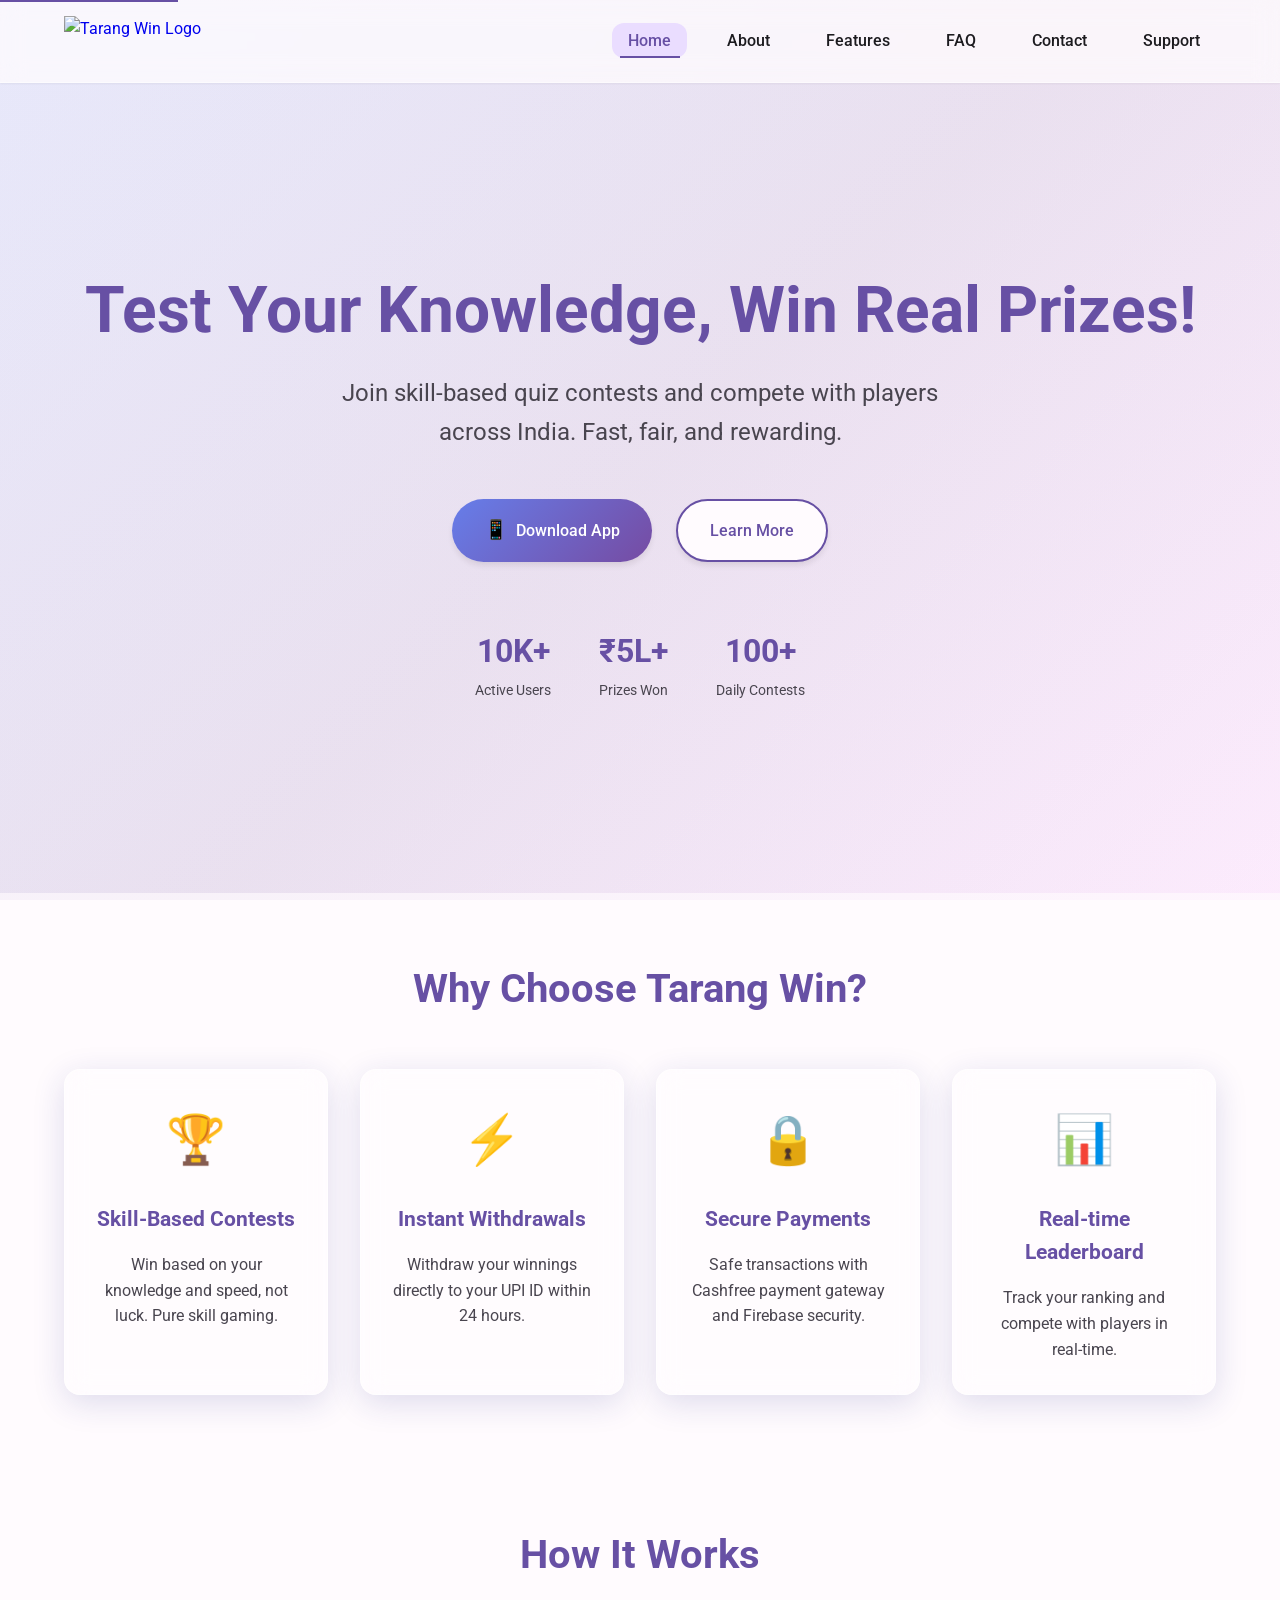
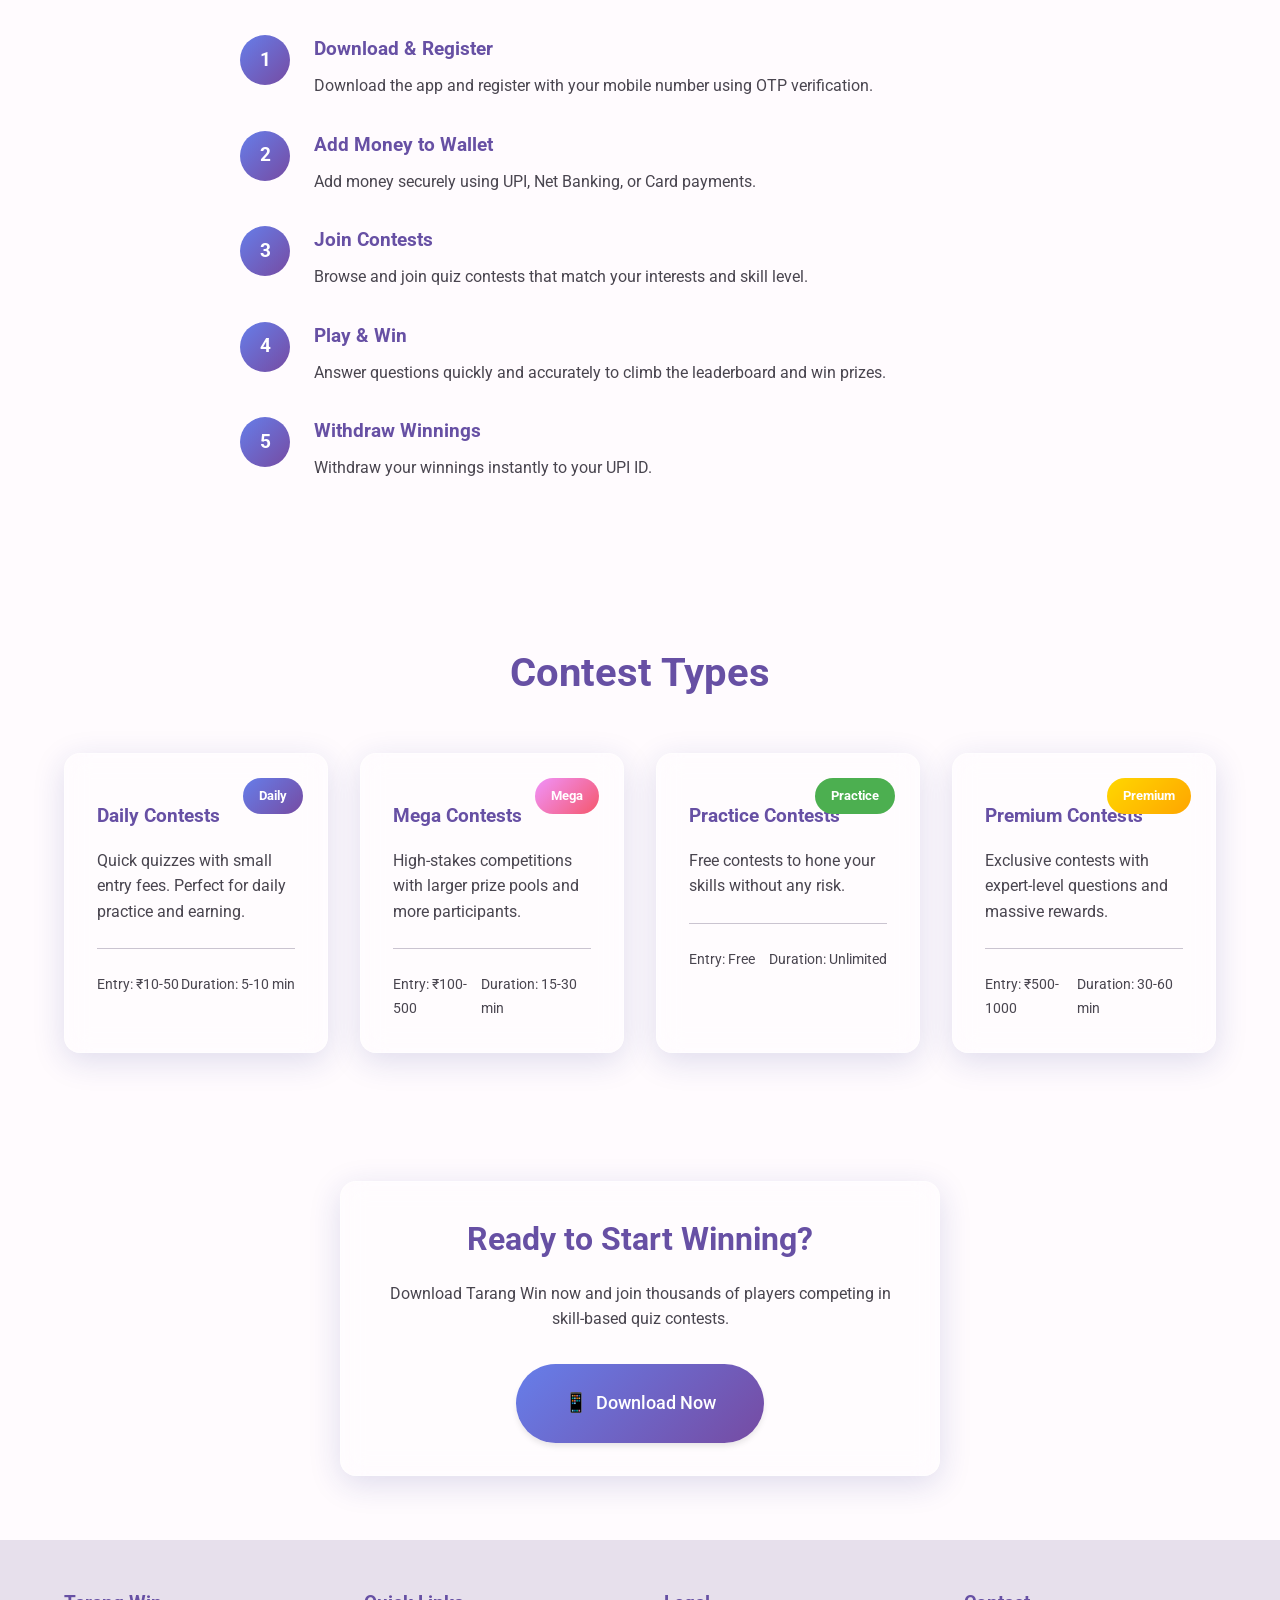
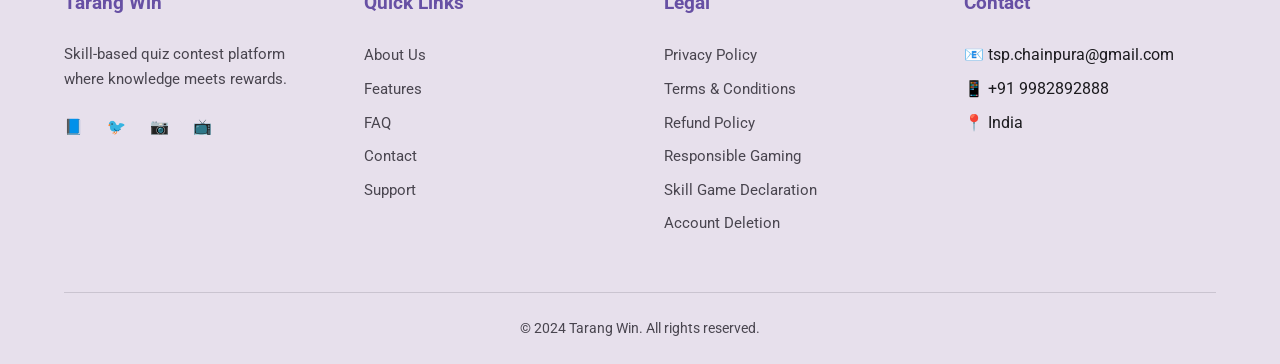
==== index.html @ 3b34bd41 "Add files via upload" ====
<!DOCTYPE html>
<html lang="en">
<head>
    <meta charset="UTF-8">
    <meta name="viewport" content="width=device-width, initial-scale=1.0">
    <meta name="description" content="Tarang Win - Skill-Based Quiz Contest Android Application. Test your knowledge and win prizes in daily quiz contests.">
    <meta name="keywords" content="quiz contest, skill game, win prizes, quiz app, trivia contest, knowledge competition">
    <meta name="author" content="Tarang Win">
    <meta name="robots" content="index, follow">
    <meta property="og:title" content="Tarang Win - Skill-Based Quiz Contest App">
    <meta property="og:description" content="Test your knowledge and win prizes in daily quiz contests. Download now!">
    <meta property="og:type" content="website">
    <meta property="og:url" content="https://tarangwin.com">
    <meta property="og:image" content="https://tarangwin.com/assets/og-image.png">
    <meta name="twitter:card" content="summary_large_image">
    <meta name="twitter:title" content="Tarang Win - Skill-Based Quiz Contest App">
    <meta name="twitter:description" content="Test your knowledge and win prizes in daily quiz contests.">
    <meta name="twitter:image" content="https://tarangwin.com/assets/twitter-image.png">
    <link rel="canonical" href="https://tarangwin.com">
    <title>Tarang Win - Skill-Based Quiz Contest App | Win Prizes</title>
    <link rel="stylesheet" href="style.css">
    <link rel="stylesheet" href="responsive.css">
    <link rel="manifest" href="manifest.json">
    <link rel="icon" type="image/x-icon" href="favicon.ico">
    <link rel="icon" type="image/svg+xml" href="favicon.svg">
    <link rel="apple-touch-icon" sizes="180x180" href="apple-touch-icon.png">
    <link rel="icon" type="image/png" sizes="32x32" href="favicon-32x32.png">
    <link rel="icon" type="image/png" sizes="16x16" href="favicon-16x16.png">
    <link rel="preconnect" href="https://fonts.googleapis.com">
    <link rel="preconnect" href="https://fonts.gstatic.com" crossorigin>
    <link href="https://fonts.googleapis.com/css2?family=Roboto:wght@300;400;500;700&display=swap" rel="stylesheet">
</head>
<body>
    <!-- Navigation -->
    <nav class="navbar">
        <div class="container">
            <div class="nav-brand">
                <a href="index.html" class="logo">
                    <img src="logo.png" alt="Tarang Win Logo" class="logo-image">
                </a>
            </div>
            <button class="nav-toggle" aria-label="Toggle navigation">
                <span></span>
                <span></span>
                <span></span>
            </button>
            <ul class="nav-menu">
                <li><a href="index.html" class="active">Home</a></li>
                <li><a href="about.html">About</a></li>
                <li><a href="features.html">Features</a></li>
                <li><a href="faq.html">FAQ</a></li>
                <li><a href="contact.html">Contact</a></li>
                <li><a href="support.html">Support</a></li>
            </ul>
        </div>
    </nav>

    <!-- Hero Section -->
    <section class="hero">
        <div class="hero-bg"></div>
        <div class="container">
            <div class="hero-content">
                <h1 class="hero-title">Test Your Knowledge, Win Real Prizes!</h1>
                <p class="hero-subtitle">Join skill-based quiz contests and compete with players across India. Fast, fair, and rewarding.</p>
                <div class="hero-buttons">
                    <a href="#" class="btn btn-primary">
                        <span class="btn-icon">📱</span>
                        Download App
                    </a>
                    <a href="about.html" class="btn btn-secondary">Learn More</a>
                </div>
                <div class="hero-stats">
                    <div class="stat-item">
                        <span class="stat-number">10K+</span>
                        <span class="stat-label">Active Users</span>
                    </div>
                    <div class="stat-item">
                        <span class="stat-number">₹5L+</span>
                        <span class="stat-label">Prizes Won</span>
                    </div>
                    <div class="stat-item">
                        <span class="stat-number">100+</span>
                        <span class="stat-label">Daily Contests</span>
                    </div>
                </div>
            </div>
        </div>
    </section>

    <!-- Features Preview -->
    <section class="features-preview">
        <div class="container">
            <h2 class="section-title">Why Choose Tarang Win?</h2>
            <div class="features-grid">
                <div class="feature-card glass-card">
                    <div class="feature-icon">🏆</div>
                    <h3>Skill-Based Contests</h3>
                    <p>Win based on your knowledge and speed, not luck. Pure skill gaming.</p>
                </div>
                <div class="feature-card glass-card">
                    <div class="feature-icon">⚡</div>
                    <h3>Instant Withdrawals</h3>
                    <p>Withdraw your winnings directly to your UPI ID within 24 hours.</p>
                </div>
                <div class="feature-card glass-card">
                    <div class="feature-icon">🔒</div>
                    <h3>Secure Payments</h3>
                    <p>Safe transactions with Cashfree payment gateway and Firebase security.</p>
                </div>
                <div class="feature-card glass-card">
                    <div class="feature-icon">📊</div>
                    <h3>Real-time Leaderboard</h3>
                    <p>Track your ranking and compete with players in real-time.</p>
                </div>
            </div>
        </div>
    </section>

    <!-- How It Works -->
    <section class="how-it-works">
        <div class="container">
            <h2 class="section-title">How It Works</h2>
            <div class="steps-container">
                <div class="step-item">
                    <div class="step-number">1</div>
                    <div class="step-content">
                        <h3>Download & Register</h3>
                        <p>Download the app and register with your mobile number using OTP verification.</p>
                    </div>
                </div>
                <div class="step-item">
                    <div class="step-number">2</div>
                    <div class="step-content">
                        <h3>Add Money to Wallet</h3>
                        <p>Add money securely using UPI, Net Banking, or Card payments.</p>
                    </div>
                </div>
                <div class="step-item">
                    <div class="step-number">3</div>
                    <div class="step-content">
                        <h3>Join Contests</h3>
                        <p>Browse and join quiz contests that match your interests and skill level.</p>
                    </div>
                </div>
                <div class="step-item">
                    <div class="step-number">4</div>
                    <div class="step-content">
                        <h3>Play & Win</h3>
                        <p>Answer questions quickly and accurately to climb the leaderboard and win prizes.</p>
                    </div>
                </div>
                <div class="step-item">
                    <div class="step-number">5</div>
                    <div class="step-content">
                        <h3>Withdraw Winnings</h3>
                        <p>Withdraw your winnings instantly to your UPI ID.</p>
                    </div>
                </div>
            </div>
        </div>
    </section>

    <!-- Contest Types -->
    <section class="contest-types">
        <div class="container">
            <h2 class="section-title">Contest Types</h2>
            <div class="contest-grid">
                <div class="contest-card glass-card">
                    <div class="contest-badge daily">Daily</div>
                    <h3>Daily Contests</h3>
                    <p>Quick quizzes with small entry fees. Perfect for daily practice and earning.</p>
                    <div class="contest-info">
                        <span>Entry: ₹10-50</span>
                        <span>Duration: 5-10 min</span>
                    </div>
                </div>
                <div class="contest-card glass-card">
                    <div class="contest-badge mega">Mega</div>
                    <h3>Mega Contests</h3>
                    <p>High-stakes competitions with larger prize pools and more participants.</p>
                    <div class="contest-info">
                        <span>Entry: ₹100-500</span>
                        <span>Duration: 15-30 min</span>
                    </div>
                </div>
                <div class="contest-card glass-card">
                    <div class="contest-badge practice">Practice</div>
                    <h3>Practice Contests</h3>
                    <p>Free contests to hone your skills without any risk.</p>
                    <div class="contest-info">
                        <span>Entry: Free</span>
                        <span>Duration: Unlimited</span>
                    </div>
                </div>
                <div class="contest-card glass-card">
                    <div class="contest-badge premium">Premium</div>
                    <h3>Premium Contests</h3>
                    <p>Exclusive contests with expert-level questions and massive rewards.</p>
                    <div class="contest-info">
                        <span>Entry: ₹500-1000</span>
                        <span>Duration: 30-60 min</span>
                    </div>
                </div>
            </div>
        </div>
    </section>

    <!-- CTA Section -->
    <section class="cta-section">
        <div class="container">
            <div class="cta-content glass-card">
                <h2>Ready to Start Winning?</h2>
                <p>Download Tarang Win now and join thousands of players competing in skill-based quiz contests.</p>
                <a href="#" class="btn btn-primary btn-large">
                    <span class="btn-icon">📱</span>
                    Download Now
                </a>
            </div>
        </div>
    </section>

    <!-- Footer -->
    <footer class="footer">
        <div class="container">
            <div class="footer-content">
                <div class="footer-section">
                    <h3>Tarang Win</h3>
                    <p>Skill-based quiz contest platform where knowledge meets rewards.</p>
                    <div class="social-links">
                        <a href="#" aria-label="Facebook">📘</a>
                        <a href="#" aria-label="Twitter">🐦</a>
                        <a href="#" aria-label="Instagram">📷</a>
                        <a href="#" aria-label="YouTube">📺</a>
                    </div>
                </div>
                <div class="footer-section">
                    <h3>Quick Links</h3>
                    <ul>
                        <li><a href="about.html">About Us</a></li>
                        <li><a href="features.html">Features</a></li>
                        <li><a href="faq.html">FAQ</a></li>
                        <li><a href="contact.html">Contact</a></li>
                        <li><a href="support.html">Support</a></li>
                    </ul>
                </div>
                <div class="footer-section">
                    <h3>Legal</h3>
                    <ul>
                        <li><a href="privacy-policy.html">Privacy Policy</a></li>
                        <li><a href="terms-conditions.html">Terms & Conditions</a></li>
                        <li><a href="refund-policy.html">Refund Policy</a></li>
                        <li><a href="responsible-gaming.html">Responsible Gaming</a></li>
                        <li><a href="skill-game-declaration.html">Skill Game Declaration</a></li>
                        <li><a href="account-deletion.html">Account Deletion</a></li>
                    </ul>
                </div>
                <div class="footer-section">
                    <h3>Contact</h3>
                    <ul>
                        <li>📧 tsp.chainpura@gmail.com</li>
                        <li>📱 +91 9982892888</li>
                        <li>📍 India</li>
                    </ul>
                </div>
            </div>
            <div class="footer-bottom">
                <p>&copy; 2024 Tarang Win. All rights reserved.</p>
            </div>
        </div>
    </footer>

    <script src="app.js"></script>
</body>
</html>
---- style.css ----
/* ===================================
   TARANG WIN - MAIN CSS
   Material 3 UI + Glassmorphism Design
   =================================== */

/* CSS Variables - Material 3 Color System */
:root {
    /* Primary Colors */
    --primary: #6750A4;
    --primary-container: #EADDFF;
    --on-primary: #FFFFFF;
    --on-primary-container: #21005D;
    
    /* Secondary Colors */
    --secondary: #625B71;
    --secondary-container: #E8DEF8;
    --on-secondary: #FFFFFF;
    --on-secondary-container: #1D192B;
    
    /* Tertiary Colors */
    --tertiary: #7D5260;
    --tertiary-container: #FFD8E4;
    --on-tertiary: #FFFFFF;
    --on-tertiary-container: #31111D;
    
    /* Error Colors */
    --error: #B3261E;
    --error-container: #F9DEDC;
    --on-error: #FFFFFF;
    --on-error-container: #601410;
    
    /* Background Colors */
    --background: #FFFBFE;
    --surface: #FFFBFE;
    --surface-variant: #E7E0EC;
    --on-background: #1C1B1F;
    --on-surface: #1C1B1F;
    --on-surface-variant: #49454F;
    
    /* Outline Colors */
    --outline: #79747E;
    --outline-variant: #CAC4D0;
    
    /* Glassmorphism */
    --glass-bg: rgba(255, 255, 255, 0.25);
    --glass-border: rgba(255, 255, 255, 0.5);
    --glass-shadow: 0 8px 32px 0 rgba(31, 38, 135, 0.15);
    --glass-blur: blur(12px);
    
    /* Gradients */
    --gradient-primary: linear-gradient(135deg, #667eea 0%, #764ba2 100%);
    --gradient-secondary: linear-gradient(135deg, #f093fb 0%, #f5576c 100%);
    --gradient-hero: linear-gradient(135deg, #667eea 0%, #764ba2 50%, #f093fb 100%);
    
    /* Spacing */
    --spacing-xs: 0.5rem;
    --spacing-sm: 1rem;
    --spacing-md: 1.5rem;
    --spacing-lg: 2rem;
    --spacing-xl: 3rem;
    --spacing-xxl: 4rem;
    
    /* Border Radius */
    --radius-sm: 0.5rem;
    --radius-md: 0.75rem;
    --radius-lg: 1rem;
    --radius-xl: 1.5rem;
    --radius-full: 9999px;
    
    /* Shadows */
    --shadow-sm: 0 1px 2px 0 rgba(0, 0, 0, 0.05);
    --shadow-md: 0 4px 6px -1px rgba(0, 0, 0, 0.1);
    --shadow-lg: 0 10px 15px -3px rgba(0, 0, 0, 0.1);
    --shadow-xl: 0 20px 25px -5px rgba(0, 0, 0, 0.1);
    
    /* Transitions */
    --transition-fast: 150ms ease;
    --transition-normal: 300ms ease;
    --transition-slow: 500ms ease;
}

/* Reset & Base Styles */
* {
    margin: 0;
    padding: 0;
    box-sizing: border-box;
}

html {
    scroll-behavior: smooth;
    font-size: 16px;
}

body {
    font-family: 'Roboto', -apple-system, BlinkMacSystemFont, 'Segoe UI', sans-serif;
    background: var(--background);
    color: var(--on-background);
    line-height: 1.6;
    overflow-x: hidden;
    min-height: 100vh;
    display: flex;
    flex-direction: column;
}

/* Animated Background */
body::before {
    content: '';
    position: fixed;
    top: 0;
    left: 0;
    width: 100%;
    height: 100%;
    background: var(--gradient-hero);
    opacity: 0.05;
    z-index: -1;
    animation: gradientShift 15s ease infinite;
}

@keyframes gradientShift {
    0%, 100% { transform: scale(1) rotate(0deg); }
    50% { transform: scale(1.1) rotate(5deg); }
}

/* Container */
.container {
    max-width: 1200px;
    margin: 0 auto;
    padding: 0 var(--spacing-md);
}

/* ===================================
   NAVIGATION
   =================================== */
.navbar {
    background: var(--glass-bg);
    backdrop-filter: var(--glass-blur);
    -webkit-backdrop-filter: var(--glass-blur);
    border-bottom: 1px solid var(--glass-border);
    position: sticky;
    top: 0;
    z-index: 1000;
    box-shadow: var(--shadow-sm);
}

.navbar .container {
    display: flex;
    justify-content: space-between;
    align-items: center;
    padding: var(--spacing-sm) var(--spacing-md);
}

.nav-brand .logo {
    display: flex;
    align-items: center;
    text-decoration: none;
    transition: var(--transition-fast);
}

.nav-brand .logo:hover {
    transform: scale(1.05);
}

.logo-image {
    height: 50px;
    width: auto;
    object-fit: contain;
}

.nav-menu {
    display: flex;
    list-style: none;
    gap: var(--spacing-md);
}

.nav-menu a {
    text-decoration: none;
    color: var(--on-surface);
    font-weight: 500;
    padding: var(--spacing-xs) var(--spacing-sm);
    border-radius: var(--radius-md);
    transition: var(--transition-fast);
    position: relative;
}

.nav-menu a::after {
    content: '';
    position: absolute;
    bottom: 0;
    left: 50%;
    width: 0;
    height: 2px;
    background: var(--primary);
    transition: var(--transition-normal);
    transform: translateX(-50%);
}

.nav-menu a:hover::after,
.nav-menu a.active::after {
    width: 80%;
}

.nav-menu a:hover,
.nav-menu a.active {
    color: var(--primary);
    background: var(--primary-container);
}

.nav-toggle {
    display: none;
    flex-direction: column;
    gap: 4px;
    background: none;
    border: none;
    cursor: pointer;
    padding: var(--spacing-xs);
}

.nav-toggle span {
    width: 25px;
    height: 3px;
    background: var(--on-surface);
    border-radius: var(--radius-full);
    transition: var(--transition-normal);
}

/* ===================================
   HERO SECTION
   =================================== */
.hero {
    position: relative;
    min-height: 90vh;
    display: flex;
    align-items: center;
    overflow: hidden;
}

.hero-bg {
    position: absolute;
    top: 0;
    left: 0;
    width: 100%;
    height: 100%;
    background: var(--gradient-hero);
    opacity: 0.1;
    z-index: -1;
}

.hero-content {
    text-align: center;
    padding: var(--spacing-xxl) 0;
}

.hero-title {
    font-size: clamp(2.5rem, 5vw, 4rem);
    font-weight: 700;
    color: var(--primary);
    margin-bottom: var(--spacing-md);
    line-height: 1.2;
    animation: fadeInUp 1s ease;
}

.hero-subtitle {
    font-size: clamp(1.1rem, 2vw, 1.5rem);
    color: var(--on-surface-variant);
    margin-bottom: var(--spacing-xl);
    max-width: 600px;
    margin-left: auto;
    margin-right: auto;
    animation: fadeInUp 1s ease 0.2s backwards;
}

.hero-buttons {
    display: flex;
    gap: var(--spacing-md);
    justify-content: center;
    flex-wrap: wrap;
    margin-bottom: var(--spacing-xxl);
    animation: fadeInUp 1s ease 0.4s backwards;
}

.hero-stats {
    display: flex;
    justify-content: center;
    gap: var(--spacing-xl);
    flex-wrap: wrap;
    animation: fadeInUp 1s ease 0.6s backwards;
}

.stat-item {
    text-align: center;
}

.stat-number {
    display: block;
    font-size: 2rem;
    font-weight: 700;
    color: var(--primary);
}

.stat-label {
    font-size: 0.9rem;
    color: var(--on-surface-variant);
}

@keyframes fadeInUp {
    from {
        opacity: 0;
        transform: translateY(30px);
    }
    to {
        opacity: 1;
        transform: translateY(0);
    }
}

/* ===================================
   BUTTONS
   =================================== */
.btn {
    display: inline-flex;
    align-items: center;
    gap: var(--spacing-xs);
    padding: var(--spacing-sm) var(--spacing-lg);
    border: none;
    border-radius: var(--radius-full);
    font-size: 1rem;
    font-weight: 500;
    text-decoration: none;
    cursor: pointer;
    transition: var(--transition-normal);
    box-shadow: var(--shadow-md);
}

.btn:hover {
    transform: translateY(-2px);
    box-shadow: var(--shadow-lg);
}

.btn:active {
    transform: translateY(0);
}

.btn-primary {
    background: var(--gradient-primary);
    color: var(--on-primary);
}

.btn-primary:hover {
    box-shadow: 0 8px 20px rgba(102, 126, 234, 0.4);
}

.btn-secondary {
    background: var(--surface);
    color: var(--primary);
    border: 2px solid var(--primary);
}

.btn-secondary:hover {
    background: var(--primary-container);
}

.btn-large {
    padding: var(--spacing-md) var(--spacing-xl);
    font-size: 1.1rem;
}

.btn-block {
    width: 100%;
    justify-content: center;
}

.btn-icon {
    font-size: 1.2rem;
}

/* ===================================
   GLASS CARDS
   =================================== */
.glass-card {
    background: var(--glass-bg);
    backdrop-filter: var(--glass-blur);
    -webkit-backdrop-filter: var(--glass-blur);
    border: 1px solid var(--glass-border);
    border-radius: var(--radius-lg);
    padding: var(--spacing-lg);
    box-shadow: var(--glass-shadow);
    transition: var(--transition-normal);
}

.glass-card:hover {
    transform: translateY(-5px);
    box-shadow: var(--shadow-xl);
}

.glass-card.warning {
    border-color: var(--error);
    background: rgba(249, 222, 220, 0.3);
}

/* ===================================
   SECTIONS
   =================================== */
section {
    padding: var(--spacing-xxl) 0;
}

.section-title {
    font-size: 2.5rem;
    font-weight: 700;
    color: var(--primary);
    text-align: center;
    margin-bottom: var(--spacing-xl);
}

.section-subtitle {
    text-align: center;
    color: var(--on-surface-variant);
    margin-bottom: var(--spacing-xl);
    max-width: 600px;
    margin-left: auto;
    margin-right: auto;
}

/* ===================================
   FEATURES PREVIEW
   =================================== */
.features-grid {
    display: grid;
    grid-template-columns: repeat(auto-fit, minmax(250px, 1fr));
    gap: var(--spacing-lg);
}

.feature-card {
    text-align: center;
}

.feature-icon {
    font-size: 3rem;
    margin-bottom: var(--spacing-md);
}

.feature-card h3 {
    color: var(--primary);
    margin-bottom: var(--spacing-sm);
    font-size: 1.3rem;
}

.feature-card p {
    color: var(--on-surface-variant);
}

/* ===================================
   HOW IT WORKS
   =================================== */
.steps-container {
    max-width: 800px;
    margin: 0 auto;
}

.step-item {
    display: flex;
    gap: var(--spacing-md);
    margin-bottom: var(--spacing-lg);
    align-items: flex-start;
}

.step-number {
    flex-shrink: 0;
    width: 50px;
    height: 50px;
    background: var(--gradient-primary);
    color: var(--on-primary);
    border-radius: var(--radius-full);
    display: flex;
    align-items: center;
    justify-content: center;
    font-weight: 700;
    font-size: 1.2rem;
}

.step-content h3 {
    color: var(--primary);
    margin-bottom: var(--spacing-xs);
}

.step-content p {
    color: var(--on-surface-variant);
}

/* ===================================
   CONTEST TYPES
   =================================== */
.contest-grid {
    display: grid;
    grid-template-columns: repeat(auto-fit, minmax(280px, 1fr));
    gap: var(--spacing-lg);
}

.contest-card {
    position: relative;
    overflow: hidden;
}

.contest-badge {
    position: absolute;
    top: var(--spacing-md);
    right: var(--spacing-md);
    padding: var(--spacing-xs) var(--spacing-sm);
    border-radius: var(--radius-full);
    font-size: 0.8rem;
    font-weight: 700;
    color: var(--on-primary);
}

.contest-badge.daily {
    background: var(--gradient-primary);
}

.contest-badge.mega {
    background: var(--gradient-secondary);
}

.contest-badge.practice {
    background: #4CAF50;
}

.contest-badge.premium {
    background: linear-gradient(135deg, #FFD700 0%, #FFA500 100%);
}

.contest-card h3 {
    color: var(--primary);
    margin-bottom: var(--spacing-sm);
    margin-top: var(--spacing-sm);
}

.contest-card p {
    color: var(--on-surface-variant);
    margin-bottom: var(--spacing-md);
}

.contest-info {
    display: flex;
    justify-content: space-between;
    font-size: 0.9rem;
    color: var(--on-surface-variant);
    padding-top: var(--spacing-md);
    border-top: 1px solid var(--outline-variant);
}

/* ===================================
   PAGE HEADER
   =================================== */
.page-header {
    background: var(--gradient-hero);
    color: var(--on-primary);
    text-align: center;
    padding: var(--spacing-xxl) 0;
}

.page-header h1 {
    font-size: clamp(2rem, 4vw, 3rem);
    margin-bottom: var(--spacing-xs);
}

.page-header p {
    opacity: 0.9;
    font-size: 1.1rem;
}

/* ===================================
   ABOUT PAGE
   =================================== */
.about-intro {
    margin-bottom: var(--spacing-xl);
}

.about-intro h2 {
    color: var(--primary);
    margin-bottom: var(--spacing-md);
}

.about-intro p {
    color: var(--on-surface-variant);
    margin-bottom: var(--spacing-sm);
}

.mission-vision {
    display: grid;
    grid-template-columns: repeat(auto-fit, minmax(300px, 1fr));
    gap: var(--spacing-lg);
    margin-bottom: var(--spacing-xl);
}

.mission-card,
.vision-card {
    text-align: center;
}

.card-icon {
    font-size: 3rem;
    margin-bottom: var(--spacing-md);
}

.mission-card h3,
.vision-card h3 {
    color: var(--primary);
    margin-bottom: var(--spacing-sm);
}

.values-grid {
    display: grid;
    grid-template-columns: repeat(auto-fit, minmax(200px, 1fr));
    gap: var(--spacing-md);
    margin-bottom: var(--spacing-xl);
}

.value-card {
    text-align: center;
}

.value-icon {
    font-size: 2.5rem;
    margin-bottom: var(--spacing-sm);
}

.value-card h3 {
    color: var(--primary);
    margin-bottom: var(--spacing-xs);
    font-size: 1.1rem;
}

.value-card p {
    font-size: 0.9rem;
    color: var(--on-surface-variant);
}

.why-different {
    margin-bottom: var(--spacing-xl);
}

.why-different h2 {
    color: var(--primary);
    margin-bottom: var(--spacing-md);
}

.different-list {
    list-style: none;
}

.different-list li {
    padding: var(--spacing-sm) 0;
    color: var(--on-surface-variant);
    border-bottom: 1px solid var(--outline-variant);
}

.different-list li:last-child {
    border-bottom: none;
}

.different-list strong {
    color: var(--primary);
}

.team-grid {
    display: grid;
    grid-template-columns: repeat(auto-fit, minmax(200px, 1fr));
    gap: var(--spacing-md);
}

.team-card {
    text-align: center;
}

.team-avatar {
    font-size: 4rem;
    margin-bottom: var(--spacing-sm);
}

.team-card h3 {
    color: var(--primary);
    margin-bottom: var(--spacing-xs);
    font-size: 1.1rem;
}

.team-card p {
    font-size: 0.9rem;
    color: var(--on-surface-variant);
}

/* ===================================
   FEATURES PAGE
   =================================== */
.features-content .features-grid {
    margin-bottom: var(--spacing-xl);
}

.feature-highlights {
    margin-bottom: var(--spacing-xl);
}

.highlight-card {
    margin-bottom: var(--spacing-lg);
}

.highlight-content h3 {
    color: var(--primary);
    margin-bottom: var(--spacing-sm);
}

.highlight-content p {
    color: var(--on-surface-variant);
    margin-bottom: var(--spacing-sm);
}

.highlight-content ol,
.highlight-content ul {
    margin-left: var(--spacing-lg);
    color: var(--on-surface-variant);
}

.highlight-content li {
    margin-bottom: var(--spacing-xs);
}

/* ===================================
   FAQ PAGE
   =================================== */
.faq-category {
    margin-bottom: var(--spacing-xl);
}

.category-title {
    color: var(--primary);
    font-size: 1.8rem;
    margin-bottom: var(--spacing-md);
}

.faq-item {
    margin-bottom: var(--spacing-sm);
}

.faq-question {
    width: 100%;
    display: flex;
    justify-content: space-between;
    align-items: center;
    padding: var(--spacing-md);
    background: none;
    border: none;
    cursor: pointer;
    text-align: left;
    font-size: 1.1rem;
    font-weight: 500;
    color: var(--on-surface);
    transition: var(--transition-fast);
}

.faq-question:hover {
    background: var(--surface-variant);
}

.faq-icon {
    font-size: 1.5rem;
    transition: var(--transition-normal);
}

.faq-question[aria-expanded="true"] .faq-icon {
    transform: rotate(45deg);
}

.faq-answer {
    max-height: 0;
    overflow: hidden;
    transition: max-height var(--transition-normal);
}

.faq-answer p {
    padding: 0 var(--spacing-md) var(--spacing-md);
    color: var(--on-surface-variant);
}

.faq-item.active .faq-answer {
    max-height: 500px;
}

.faq-contact {
    text-align: center;
    margin-top: var(--spacing-xl);
}

.faq-contact h3 {
    color: var(--primary);
    margin-bottom: var(--spacing-sm);
}

.faq-contact p {
    color: var(--on-surface-variant);
    margin-bottom: var(--spacing-md);
}

/* ===================================
   CONTACT PAGE
   =================================== */
.contact-grid {
    display: grid;
    grid-template-columns: repeat(auto-fit, minmax(300px, 1fr));
    gap: var(--spacing-xl);
}

.contact-info h2 {
    color: var(--primary);
    margin-bottom: var(--spacing-md);
}

.contact-info p {
    color: var(--on-surface-variant);
    margin-bottom: var(--spacing-lg);
}

.contact-item {
    display: flex;
    gap: var(--spacing-md);
    margin-bottom: var(--spacing-md);
    align-items: center;
}

.contact-icon {
    font-size: 2rem;
    flex-shrink: 0;
}

.contact-details h3 {
    color: var(--primary);
    font-size: 1rem;
    margin-bottom: var(--spacing-xs);
}

.contact-details a,
.contact-details p {
    color: var(--on-surface-variant);
    text-decoration: none;
    transition: var(--transition-fast);
}

.contact-details a:hover {
    color: var(--primary);
}

.social-section {
    margin-top: var(--spacing-xl);
}

.social-section h3 {
    color: var(--primary);
    margin-bottom: var(--spacing-sm);
}

.social-links {
    display: flex;
    gap: var(--spacing-md);
}

.social-links a {
    font-size: 1.5rem;
    text-decoration: none;
    transition: var(--transition-fast);
}

.social-links a:hover {
    transform: scale(1.2);
}

.contact-form-wrapper h2 {
    color: var(--primary);
    margin-bottom: var(--spacing-md);
}

.form-group {
    margin-bottom: var(--spacing-md);
}

.form-group label {
    display: block;
    margin-bottom: var(--spacing-xs);
    color: var(--on-surface);
    font-weight: 500;
}

.form-group input,
.form-group select,
.form-group textarea {
    width: 100%;
    padding: var(--spacing-sm);
    border: 2px solid var(--outline-variant);
    border-radius: var(--radius-md);
    font-family: inherit;
    font-size: 1rem;
    background: var(--surface);
    color: var(--on-surface);
    transition: var(--transition-fast);
}

.form-group input:focus,
.form-group select:focus,
.form-group textarea:focus {
    outline: none;
    border-color: var(--primary);
    box-shadow: 0 0 0 3px var(--primary-container);
}

.form-group textarea {
    resize: vertical;
    min-height: 120px;
}

.faq-redirect {
    text-align: center;
    margin-top: var(--spacing-xl);
}

.faq-redirect h3 {
    color: var(--primary);
    margin-bottom: var(--spacing-sm);
}

.faq-redirect p {
    color: var(--on-surface-variant);
    margin-bottom: var(--spacing-md);
}

/* ===================================
   SUPPORT PAGE
   =================================== */
.support-search {
    text-align: center;
    margin-bottom: var(--spacing-xl);
}

.support-search h2 {
    color: var(--primary);
    margin-bottom: var(--spacing-md);
}

.search-box {
    display: flex;
    gap: var(--spacing-sm);
    max-width: 500px;
    margin: 0 auto;
}

.search-box input {
    flex: 1;
    padding: var(--spacing-sm) var(--spacing-md);
    border: 2px solid var(--outline-variant);
    border-radius: var(--radius-full);
    font-size: 1rem;
    font-family: inherit;
}

.search-box input:focus {
    outline: none;
    border-color: var(--primary);
}

.search-btn {
    width: 50px;
    height: 50px;
    border: none;
    border-radius: var(--radius-full);
    background: var(--gradient-primary);
    color: var(--on-primary);
    font-size: 1.2rem;
    cursor: pointer;
    transition: var(--transition-fast);
}

.search-btn:hover {
    transform: scale(1.1);
}

.category-grid {
    display: grid;
    grid-template-columns: repeat(auto-fit, minmax(250px, 1fr));
    gap: var(--spacing-lg);
    margin-bottom: var(--spacing-xl);
}

.category-card {
    text-align: center;
}

.category-icon {
    font-size: 3rem;
    margin-bottom: var(--spacing-md);
}

.category-card h3 {
    color: var(--primary);
    margin-bottom: var(--spacing-xs);
}

.category-card p {
    color: var(--on-surface-variant);
    margin-bottom: var(--spacing-md);
    font-size: 0.9rem;
}

.category-link {
    color: var(--primary);
    text-decoration: none;
    font-weight: 500;
    transition: var(--transition-fast);
}

.category-link:hover {
    text-decoration: underline;
}

.help-grid {
    display: grid;
    grid-template-columns: repeat(auto-fit, minmax(300px, 1fr));
    gap: var(--spacing-md);
    margin-bottom: var(--spacing-xl);
}

.help-item h3 {
    color: var(--primary);
    margin-bottom: var(--spacing-xs);
    font-size: 1.1rem;
}

.help-item p {
    color: var(--on-surface-variant);
    font-size: 0.95rem;
}

.contact-support {
    text-align: center;
    margin-bottom: var(--spacing-xl);
}

.contact-support h2 {
    color: var(--primary);
    margin-bottom: var(--spacing-sm);
}

.contact-support p {
    color: var(--on-surface-variant);
    margin-bottom: var(--spacing-md);
}

.support-options {
    display: flex;
    gap: var(--spacing-md);
    justify-content: center;
    flex-wrap: wrap;
    margin-bottom: var(--spacing-md);
}

.support-info p {
    color: var(--on-surface-variant);
    margin-bottom: var(--spacing-xs);
}

.common-issues {
    margin-bottom: var(--spacing-xl);
}

.issue-list {
    display: grid;
    gap: var(--spacing-md);
}

.issue-item h3 {
    color: var(--primary);
    margin-bottom: var(--spacing-xs);
    font-size: 1.1rem;
}

.issue-item p {
    color: var(--on-surface-variant);
}

.issue-item strong {
    color: var(--primary);
}

/* ===================================
   LEGAL PAGES
   =================================== */
.legal-content {
    padding-bottom: var(--spacing-xxl);
}

.legal-intro {
    margin-bottom: var(--spacing-xl);
}

.legal-intro p {
    color: var(--on-surface-variant);
}

.legal-section {
    margin-bottom: var(--spacing-xl);
}

.legal-section h2 {
    color: var(--primary);
    margin-bottom: var(--spacing-md);
    font-size: 1.8rem;
}

.legal-section h3 {
    color: var(--primary);
    margin-bottom: var(--spacing-sm);
    margin-top: var(--spacing-md);
    font-size: 1.3rem;
}

.legal-section p,
.legal-section li {
    color: var(--on-surface-variant);
    margin-bottom: var(--spacing-sm);
}

.legal-section ul,
.legal-section ol {
    margin-left: var(--spacing-lg);
}

.legal-section li {
    margin-bottom: var(--spacing-xs);
}

.legal-section strong {
    color: var(--primary);
}

.comparison-table {
    width: 100%;
    border-collapse: collapse;
    margin-top: var(--spacing-md);
}

.comparison-table th,
.comparison-table td {
    padding: var(--spacing-sm);
    text-align: left;
    border-bottom: 1px solid var(--outline-variant);
}

.comparison-table th {
    background: var(--primary-container);
    color: var(--on-primary-container);
    font-weight: 600;
}

.comparison-table td {
    color: var(--on-surface-variant);
}

/* ===================================
   CTA SECTION
   =================================== */
.cta-section {
    padding: var(--spacing-xxl) 0;
}

.cta-content {
    text-align: center;
    max-width: 600px;
    margin: 0 auto;
}

.cta-content h2 {
    color: var(--primary);
    margin-bottom: var(--spacing-sm);
    font-size: 2rem;
}

.cta-content p {
    color: var(--on-surface-variant);
    margin-bottom: var(--spacing-lg);
}

/* ===================================
   ERROR PAGE
   =================================== */
.error-page {
    min-height: 60vh;
    display: flex;
    align-items: center;
}

.error-content {
    text-align: center;
    max-width: 500px;
    margin: 0 auto;
}

.error-code {
    font-size: 8rem;
    font-weight: 700;
    color: var(--primary);
    line-height: 1;
    margin-bottom: var(--spacing-md);
}

.error-content h1 {
    color: var(--primary);
    margin-bottom: var(--spacing-sm);
    font-size: 2rem;
}

.error-content p {
    color: var(--on-surface-variant);
    margin-bottom: var(--spacing-lg);
}

.error-actions {
    display: flex;
    gap: var(--spacing-md);
    justify-content: center;
    margin-bottom: var(--spacing-xl);
}

.error-links {
    margin-top: var(--spacing-xl);
}

.error-links h3 {
    color: var(--primary);
    margin-bottom: var(--spacing-sm);
}

.error-links ul {
    list-style: none;
}

.error-links li {
    margin-bottom: var(--spacing-xs);
}

.error-links a {
    color: var(--primary);
    text-decoration: none;
    transition: var(--transition-fast);
}

.error-links a:hover {
    text-decoration: underline;
}

/* ===================================
   FOOTER
   =================================== */
.footer {
    margin-top: auto;
    background: var(--surface-variant);
    padding: var(--spacing-xl) 0 var(--spacing-md);
}

.footer-content {
    display: grid;
    grid-template-columns: repeat(auto-fit, minmax(200px, 1fr));
    gap: var(--spacing-xl);
    margin-bottom: var(--spacing-xl);
}

.footer-section h3 {
    color: var(--primary);
    margin-bottom: var(--spacing-md);
    font-size: 1.2rem;
}

.footer-section p {
    color: var(--on-surface-variant);
    margin-bottom: var(--spacing-md);
    font-size: 0.95rem;
}

.footer-section ul {
    list-style: none;
}

.footer-section li {
    margin-bottom: var(--spacing-xs);
}

.footer-section a {
    color: var(--on-surface-variant);
    text-decoration: none;
    transition: var(--transition-fast);
    font-size: 0.95rem;
}

.footer-section a:hover {
    color: var(--primary);
}

.footer-bottom {
    text-align: center;
    padding-top: var(--spacing-md);
    border-top: 1px solid var(--outline-variant);
}

.footer-bottom p {
    color: var(--on-surface-variant);
    font-size: 0.9rem;
}

/* ===================================
   UTILITY CLASSES
   =================================== */
.text-center {
    text-align: center;
}

.text-primary {
    color: var(--primary);
}

.mt-1 { margin-top: var(--spacing-sm); }
.mt-2 { margin-top: var(--spacing-md); }
.mt-3 { margin-top: var(--spacing-lg); }
.mb-1 { margin-bottom: var(--spacing-sm); }
.mb-2 { margin-bottom: var(--spacing-md); }
.mb-3 { margin-bottom: var(--spacing-lg); }
---- responsive.css ----
/* ===================================
   TARANG WIN - RESPONSIVE CSS
   Mobile First Design
   =================================== */

/* ===================================
   EXTRA SMALL DEVICES (Phones, < 576px)
   =================================== */
@media (max-width: 575.98px) {
    /* Container */
    .container {
        padding: 0 var(--spacing-sm);
    }
    
    /* Navigation */
    .nav-menu {
        position: fixed;
        top: 70px;
        left: -100%;
        width: 100%;
        height: calc(100vh - 70px);
        background: var(--surface);
        flex-direction: column;
        padding: var(--spacing-lg);
        gap: var(--spacing-md);
        transition: left var(--transition-normal);
        box-shadow: var(--shadow-lg);
    }
    
    .nav-menu.active {
        left: 0;
    }
    
    .nav-menu a {
        padding: var(--spacing-md);
        font-size: 1.1rem;
    }
    
    .nav-toggle {
        display: flex;
    }
    
    .nav-toggle.active span:nth-child(1) {
        transform: rotate(45deg) translate(5px, 5px);
    }
    
    .nav-toggle.active span:nth-child(2) {
        opacity: 0;
    }
    
    .nav-toggle.active span:nth-child(3) {
        transform: rotate(-45deg) translate(7px, -6px);
    }
    
    /* Hero */
    .hero {
        min-height: auto;
        padding: var(--spacing-xl) 0;
    }
    
    .hero-title {
        font-size: 2rem;
    }
    
    .hero-subtitle {
        font-size: 1rem;
    }
    
    .hero-buttons {
        flex-direction: column;
        align-items: center;
    }
    
    .hero-buttons .btn {
        width: 100%;
        justify-content: center;
    }
    
    .hero-stats {
        flex-direction: column;
        gap: var(--spacing-md);
    }
    
    /* Section Titles */
    .section-title {
        font-size: 1.8rem;
    }
    
    /* Features Grid */
    .features-grid {
        grid-template-columns: 1fr;
    }
    
    /* Steps */
    .step-item {
        flex-direction: column;
        text-align: center;
    }
    
    .step-number {
        margin: 0 auto;
    }
    
    /* Contest Grid */
    .contest-grid {
        grid-template-columns: 1fr;
    }
    
    /* Page Header */
    .page-header {
        padding: var(--spacing-xl) 0;
    }
    
    .page-header h1 {
        font-size: 1.8rem;
    }
    
    /* About Page */
    .mission-vision {
        grid-template-columns: 1fr;
    }
    
    .values-grid {
        grid-template-columns: 1fr;
    }
    
    .team-grid {
        grid-template-columns: 1fr;
    }
    
    /* Contact Page */
    .contact-grid {
        grid-template-columns: 1fr;
    }
    
    /* Support Page */
    .category-grid {
        grid-template-columns: 1fr;
    }
    
    .help-grid {
        grid-template-columns: 1fr;
    }
    
    .support-options {
        flex-direction: column;
    }
    
    .support-options .btn {
        width: 100%;
        justify-content: center;
    }
    
    /* Legal Pages */
    .legal-section h2 {
        font-size: 1.5rem;
    }
    
    .comparison-table {
        font-size: 0.9rem;
    }
    
    .comparison-table th,
    .comparison-table td {
        padding: var(--spacing-xs);
    }
    
    /* Footer */
    .footer-content {
        grid-template-columns: 1fr;
        gap: var(--spacing-lg);
    }
    
    /* Error Page */
    .error-code {
        font-size: 5rem;
    }
    
    .error-actions {
        flex-direction: column;
    }
    
    .error-actions .btn {
        width: 100%;
        justify-content: center;
    }
    
    /* Buttons */
    .btn {
        padding: var(--spacing-sm) var(--spacing-md);
        font-size: 0.95rem;
    }
    
    .btn-large {
        padding: var(--spacing-md) var(--spacing-lg);
        font-size: 1rem;
    }
}

/* ===================================
   SMALL DEVICES (Landscape Phones, 576px - 767px)
   =================================== */
@media (min-width: 576px) and (max-width: 767.98px) {
    /* Navigation */
    .nav-menu {
        position: fixed;
        top: 70px;
        left: -100%;
        width: 100%;
        height: calc(100vh - 70px);
        background: var(--surface);
        flex-direction: column;
        padding: var(--spacing-lg);
        gap: var(--spacing-md);
        transition: left var(--transition-normal);
        box-shadow: var(--shadow-lg);
    }
    
    .nav-menu.active {
        left: 0;
    }
    
    .nav-toggle {
        display: flex;
    }
    
    .nav-toggle.active span:nth-child(1) {
        transform: rotate(45deg) translate(5px, 5px);
    }
    
    .nav-toggle.active span:nth-child(2) {
        opacity: 0;
    }
    
    .nav-toggle.active span:nth-child(3) {
        transform: rotate(-45deg) translate(7px, -6px);
    }
    
    /* Hero */
    .hero-title {
        font-size: 2.5rem;
    }
    
    .hero-buttons {
        flex-wrap: wrap;
    }
    
    /* Features Grid */
    .features-grid {
        grid-template-columns: repeat(2, 1fr);
    }
    
    /* Contest Grid */
    .contest-grid {
        grid-template-columns: repeat(2, 1fr);
    }
    
    /* About Page */
    .mission-vision {
        grid-template-columns: 1fr;
    }
    
    .values-grid {
        grid-template-columns: repeat(2, 1fr);
    }
    
    /* Contact Page */
    .contact-grid {
        grid-template-columns: 1fr;
    }
    
    /* Support Page */
    .category-grid {
        grid-template-columns: repeat(2, 1fr);
    }
    
    .help-grid {
        grid-template-columns: repeat(2, 1fr);
    }
    
    /* Footer */
    .footer-content {
        grid-template-columns: repeat(2, 1fr);
    }
}

/* ===================================
   MEDIUM DEVICES (Tablets, 768px - 991px)
   =================================== */
@media (min-width: 768px) and (max-width: 991.98px) {
    /* Navigation */
    .nav-menu {
        gap: var(--spacing-sm);
    }
    
    .nav-menu a {
        padding: var(--spacing-xs) var(--spacing-sm);
        font-size: 0.95rem;
    }
    
    /* Hero */
    .hero-title {
        font-size: 3rem;
    }
    
    /* Features Grid */
    .features-grid {
        grid-template-columns: repeat(2, 1fr);
    }
    
    /* Contest Grid */
    .contest-grid {
        grid-template-columns: repeat(2, 1fr);
    }
    
    /* About Page */
    .mission-vision {
        grid-template-columns: repeat(2, 1fr);
    }
    
    .values-grid {
        grid-template-columns: repeat(3, 1fr);
    }
    
    /* Contact Page */
    .contact-grid {
        grid-template-columns: 1fr;
    }
    
    /* Support Page */
    .category-grid {
        grid-template-columns: repeat(2, 1fr);
    }
    
    .help-grid {
        grid-template-columns: repeat(2, 1fr);
    }
    
    /* Footer */
    .footer-content {
        grid-template-columns: repeat(2, 1fr);
    }
}

/* ===================================
   LARGE DEVICES (Desktops, 992px - 1199px)
   =================================== */
@media (min-width: 992px) and (max-width: 1199.98px) {
    /* Hero */
    .hero-title {
        font-size: 3.5rem;
    }
    
    /* Features Grid */
    .features-grid {
        grid-template-columns: repeat(2, 1fr);
    }
    
    /* Contest Grid */
    .contest-grid {
        grid-template-columns: repeat(2, 1fr);
    }
    
    /* About Page */
    .mission-vision {
        grid-template-columns: repeat(2, 1fr);
    }
    
    .values-grid {
        grid-template-columns: repeat(4, 1fr);
    }
    
    /* Contact Page */
    .contact-grid {
        grid-template-columns: repeat(2, 1fr);
    }
    
    /* Support Page */
    .category-grid {
        grid-template-columns: repeat(3, 1fr);
    }
    
    .help-grid {
        grid-template-columns: repeat(2, 1fr);
    }
    
    /* Footer */
    .footer-content {
        grid-template-columns: repeat(3, 1fr);
    }
}

/* ===================================
   EXTRA LARGE DEVICES (Large Desktops, >= 1200px)
   =================================== */
@media (min-width: 1200px) {
    /* Features Grid */
    .features-grid {
        grid-template-columns: repeat(4, 1fr);
    }
    
    /* Contest Grid */
    .contest-grid {
        grid-template-columns: repeat(4, 1fr);
    }
    
    /* About Page */
    .mission-vision {
        grid-template-columns: repeat(2, 1fr);
    }
    
    .values-grid {
        grid-template-columns: repeat(4, 1fr);
    }
    
    /* Contact Page */
    .contact-grid {
        grid-template-columns: repeat(2, 1fr);
    }
    
    /* Support Page */
    .category-grid {
        grid-template-columns: repeat(3, 1fr);
    }
    
    .help-grid {
        grid-template-columns: repeat(2, 1fr);
    }
    
    /* Footer */
    .footer-content {
        grid-template-columns: repeat(4, 1fr);
    }
}

/* ===================================
   TOUCH DEVICES SPECIFIC
   =================================== */
@media (hover: none) and (pointer: coarse) {
    /* Remove hover effects on touch devices */
    .glass-card:hover {
        transform: none;
    }
    
    .btn:hover {
        transform: none;
    }
    
    .nav-menu a:hover::after {
        width: 0;
    }
    
    .nav-menu a:active::after {
        width: 80%;
    }
    
    /* Increase tap targets */
    .btn {
        min-height: 48px;
        min-width: 48px;
    }
    
    .faq-question {
        min-height: 48px;
    }
    
    .nav-toggle {
        min-height: 48px;
        min-width: 48px;
    }
}

/* ===================================
   PRINT STYLES
   =================================== */
@media print {
    /* Hide non-essential elements */
    .navbar,
    .footer,
    .hero-buttons,
    .cta-section,
    .nav-toggle {
        display: none !important;
    }
    
    /* Adjust colors for print */
    body {
        background: white;
        color: black;
    }
    
    .glass-card {
        background: white;
        border: 1px solid #ccc;
        box-shadow: none;
        backdrop-filter: none;
    }
    
    /* Ensure text is readable */
    .hero-title,
    .section-title,
    h1, h2, h3 {
        color: black !important;
    }
    
    p, li, a {
        color: black !important;
    }
    
    /* Remove animations */
    * {
        animation: none !important;
        transition: none !important;
    }
}

/* ===================================
   HIGH DPI/RETINA DISPLAYS
   =================================== */
@media (-webkit-min-device-pixel-ratio: 2), (min-resolution: 192dpi) {
    /* Adjust font rendering for high DPI */
    body {
        -webkit-font-smoothing: antialiased;
        -moz-osx-font-smoothing: grayscale;
    }
}

/* ===================================
   DARK MODE SUPPORT (Optional)
   =================================== */
@media (prefers-color-scheme: dark) {
    /* Uncomment to enable dark mode */
    /*
    :root {
        --background: #1C1B1F;
        --surface: #1C1B1F;
        --on-background: #E6E1E5;
        --on-surface: #E6E1E5;
        --on-surface-variant: #CAC4D0;
        --glass-bg: rgba(28, 27, 31, 0.8);
        --glass-border: rgba(255, 255, 255, 0.1);
    }
    
    .navbar {
        background: rgba(28, 27, 31, 0.95);
    }
    
    .footer {
        background: #141214;
    }
    */
}

/* ===================================
   REDUCED MOTION
   =================================== */
@media (prefers-reduced-motion: reduce) {
    /* Disable animations for users who prefer reduced motion */
    *,
    *::before,
    *::after {
        animation-duration: 0.01ms !important;
        animation-iteration-count: 1 !important;
        transition-duration: 0.01ms !important;
    }
    
    body::before {
        animation: none;
    }
    
    .hero-title,
    .hero-subtitle,
    .hero-buttons,
    .hero-stats {
        animation: none;
    }
}

/* ===================================
   LANDSCAPE ORIENTATION
   =================================== */
@media (orientation: landscape) and (max-height: 500px) {
    /* Adjust for small landscape screens */
    .hero {
        padding: var(--spacing-lg) 0;
    }
    
    .hero-title {
        font-size: 1.8rem;
    }
    
    .hero-subtitle {
        font-size: 1rem;
    }
    
    section {
        padding: var(--spacing-lg) 0;
    }
    
    .page-header {
        padding: var(--spacing-lg) 0;
    }
}

/* ===================================
   ACCESSIBILITY - FOCUS VISIBLE
   =================================== */
@media (prefers-reduced-motion: no-preference) {
    :focus-visible {
        outline: 2px solid var(--primary);
        outline-offset: 2px;
    }
}

/* ===================================
   ACCESSIBILITY - HIGH CONTRAST
   =================================== */
@media (prefers-contrast: high) {
    .glass-card {
        background: var(--surface);
        border: 2px solid var(--on-surface);
    }
    
    .btn {
        border: 2px solid currentColor;
    }
}
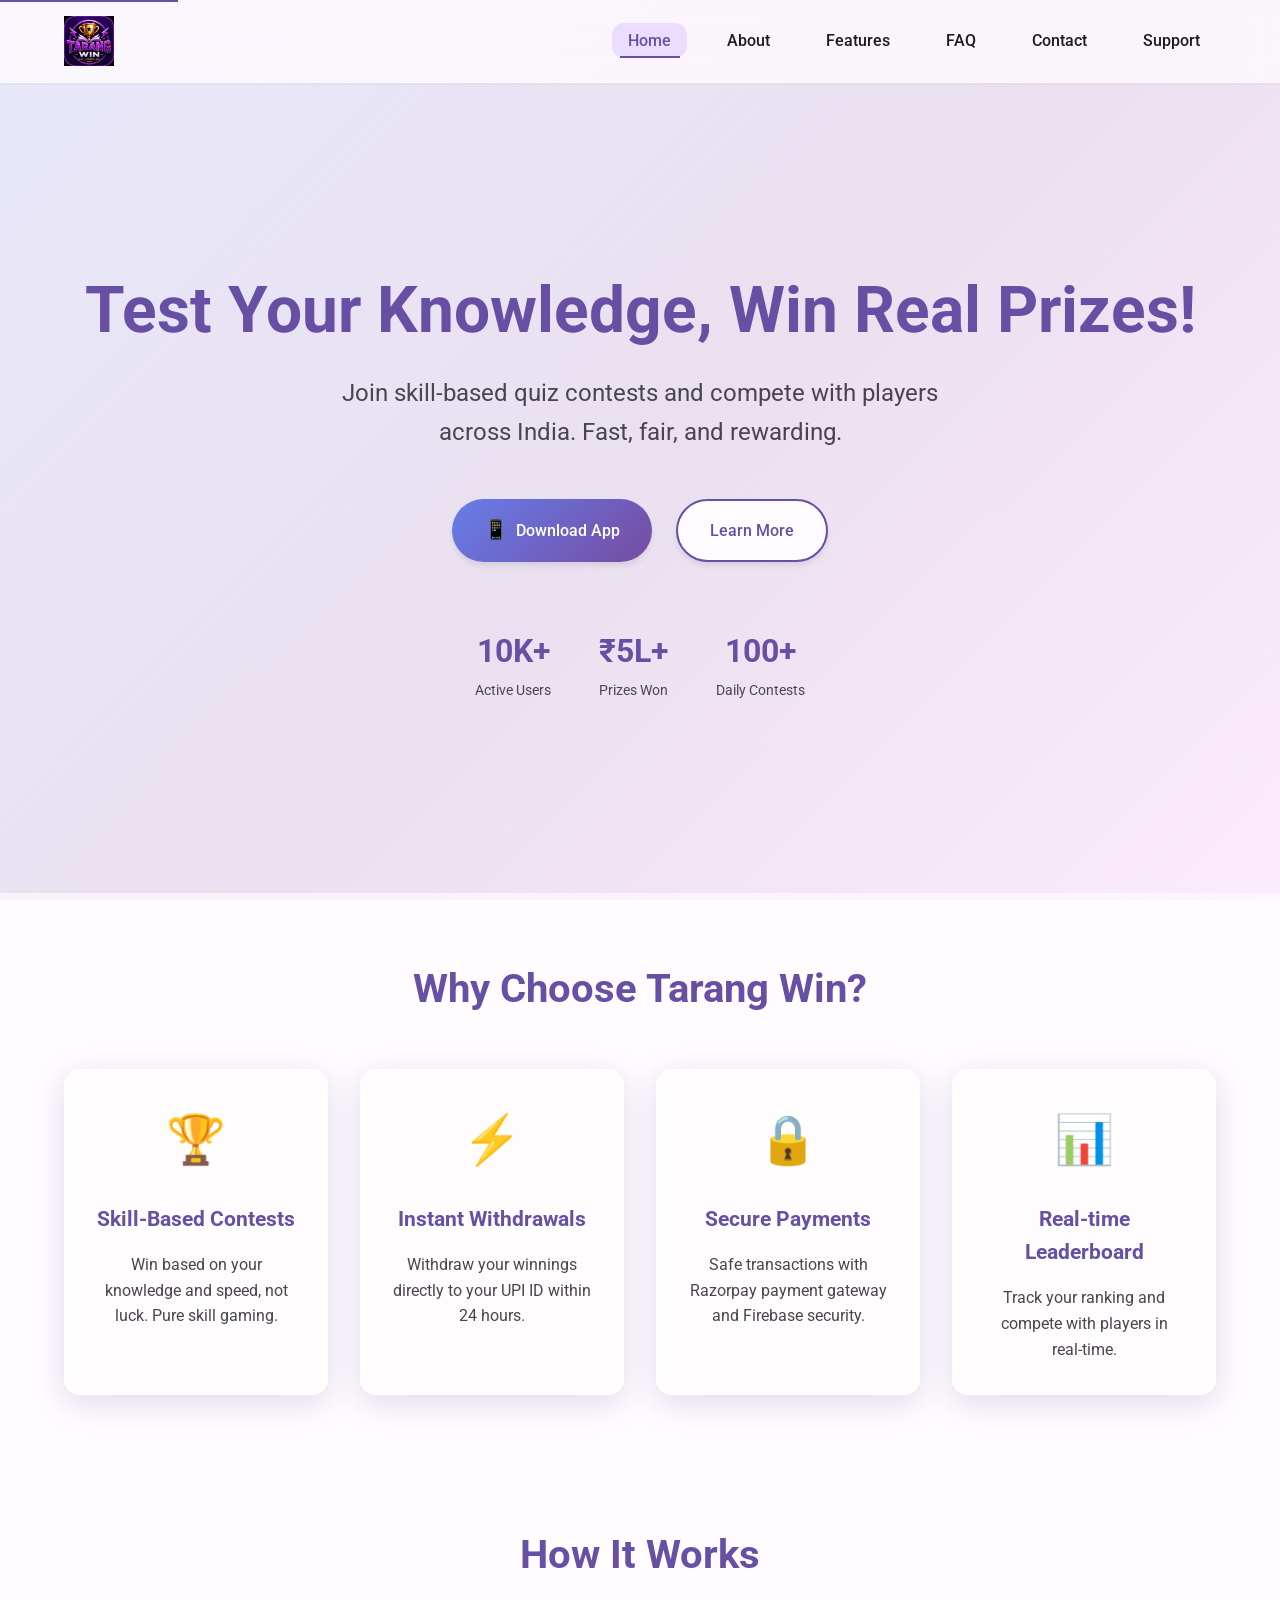
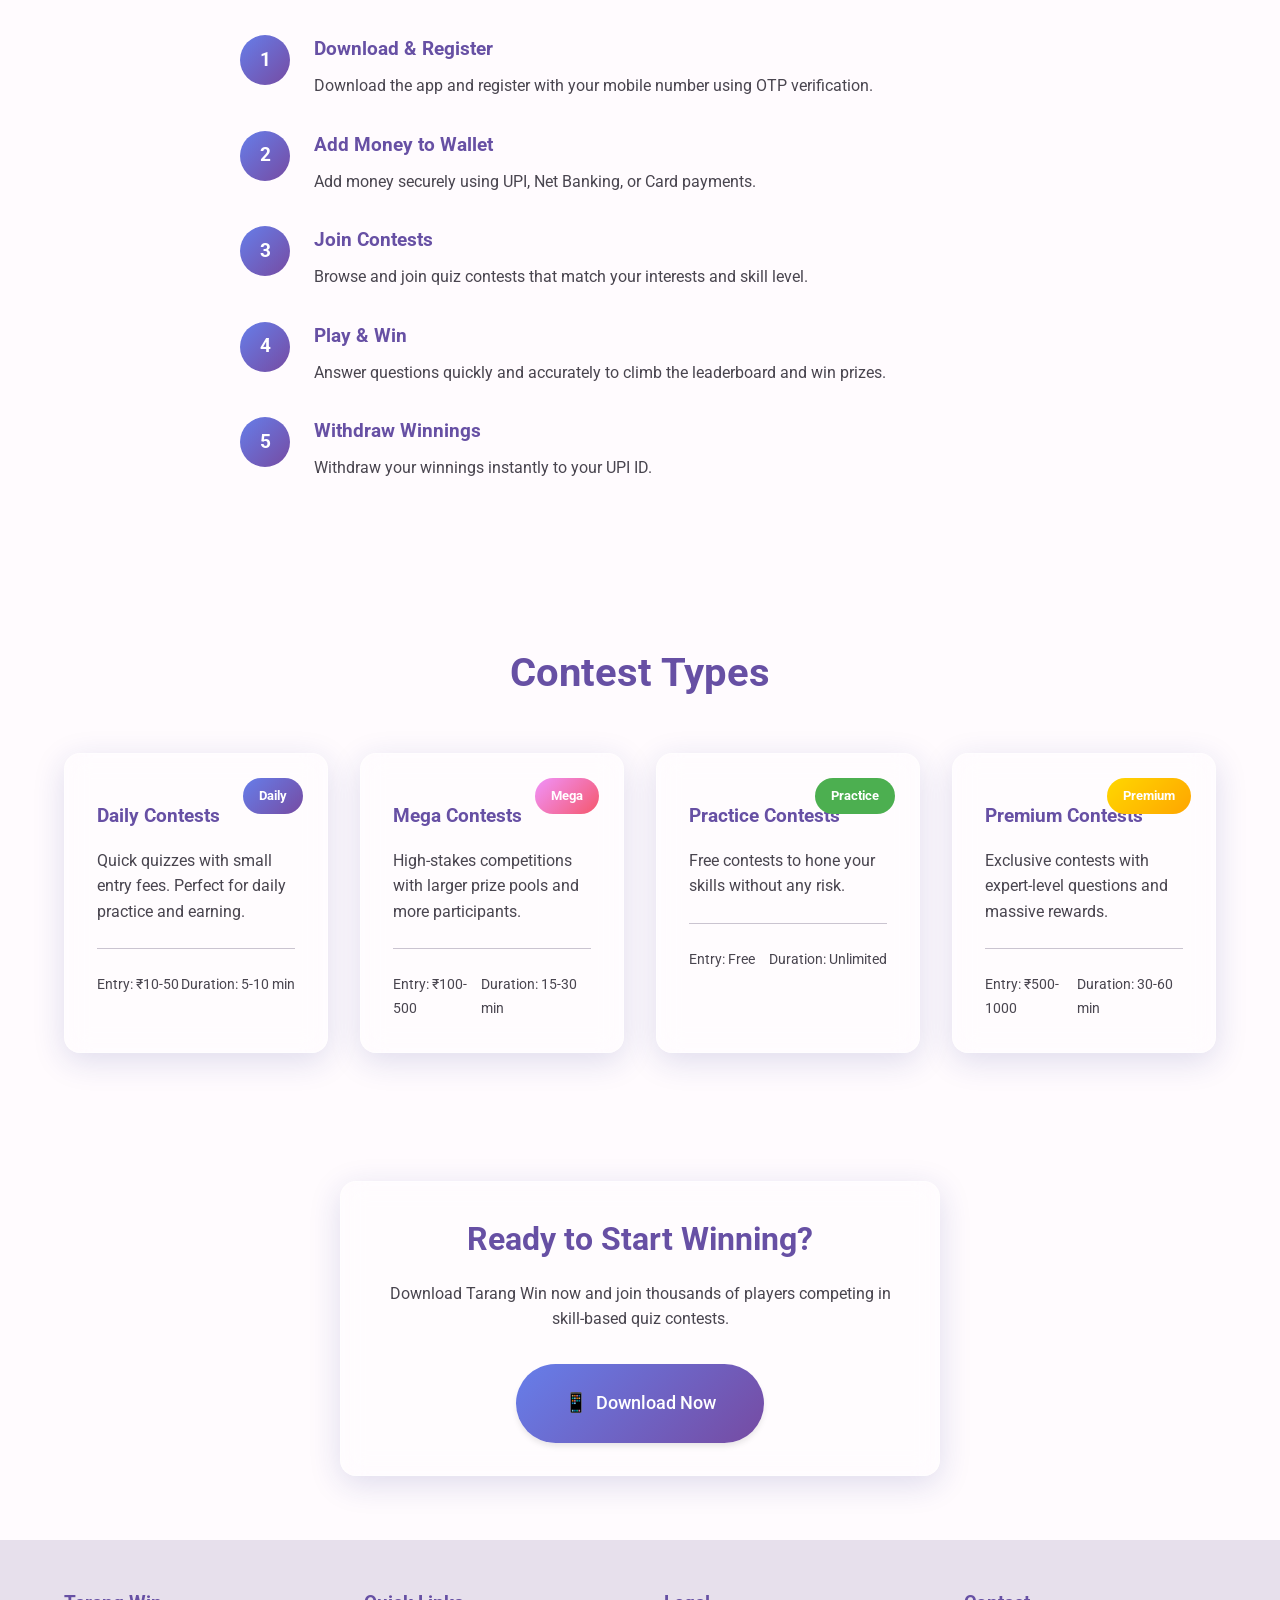
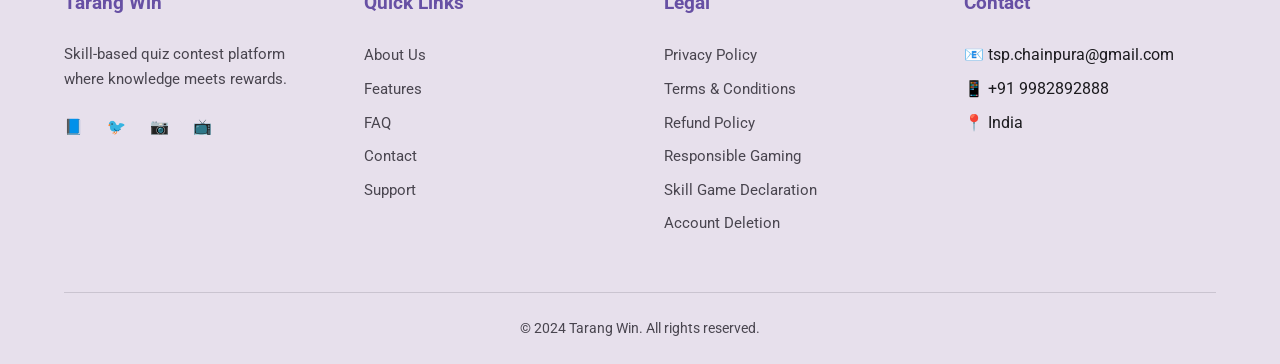
==== commit 5a605336: "Update index.html" ====
--- a/index.html
+++ b/index.html
@@ -105,7 +105,7 @@
                 <div class="feature-card glass-card">
                     <div class="feature-icon">🔒</div>
                     <h3>Secure Payments</h3>
-                    <p>Safe transactions with Cashfree payment gateway and Firebase security.</p>
+                    <p>Safe transactions with Razorpay payment gateway and Firebase security.</p>
                 </div>
                 <div class="feature-card glass-card">
                     <div class="feature-icon">📊</div>
